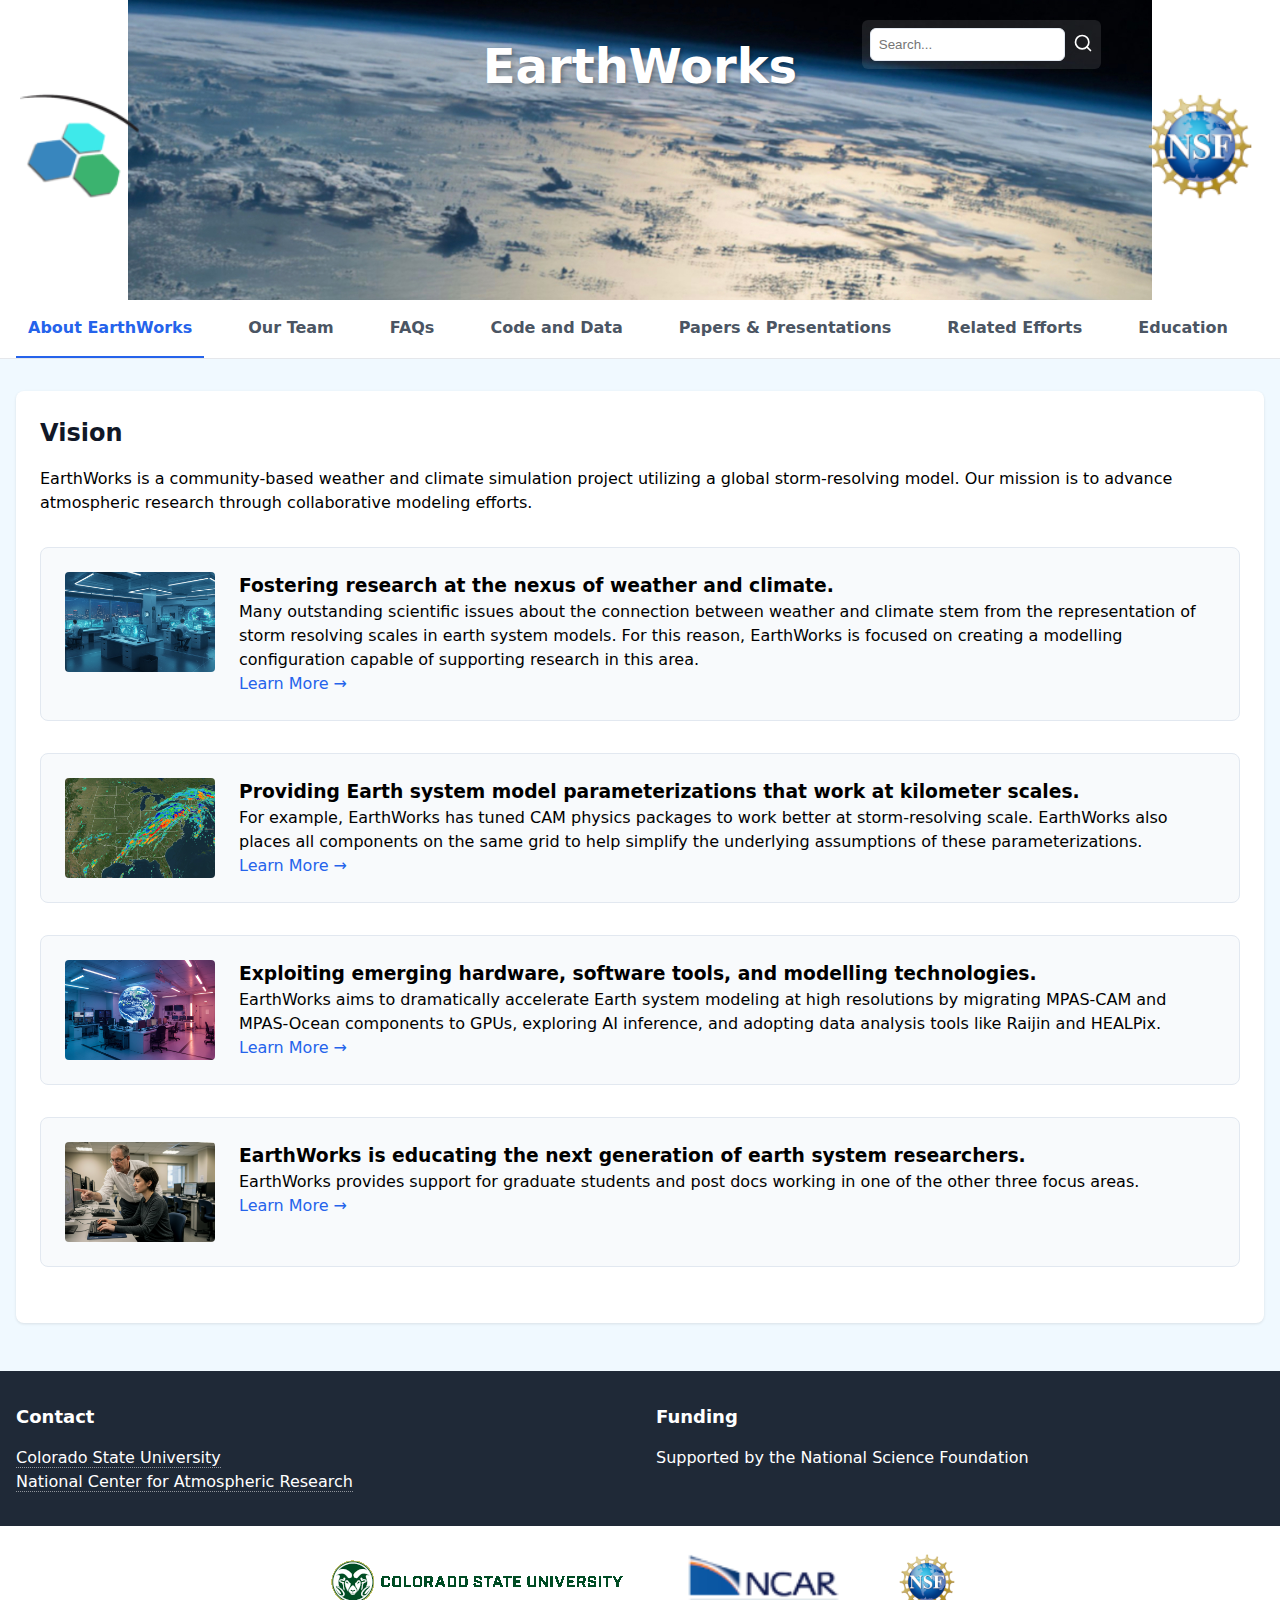
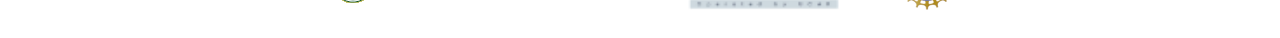
==== index.html @ 5a480825 "Initial commit" ====
<!DOCTYPE html>
<html lang="en">
<head>
    <meta charset="UTF-8">
    <meta name="viewport" content="width=device-width, initial-scale=1.0">
    <title>EarthWorks</title>
    <link rel="stylesheet" href="styles/main.css">
</head>
<body>
    <!-- Hero Section with Background Image -->
    <div class="hero-section">
        <!-- Left logo on white background -->
        <div class="hero-logo-left">
            <img src="images/logos/earthworks-logo.png" alt="EarthWorks Logo" width="120" height="120">
        </div>
    
        <!-- Center image container -->
        <div class="hero-background-container">
            <img src="images/backgrounds/main-earth.jpg" alt="Earth from Space" class="hero-background">
            <h1 class="hero-title">EarthWorks</h1>
        
            <!-- Search container inside image area -->
            <div class="search-container">
                <input type="text" id="siteSearch" class="search-input" placeholder="Search...">
                <button onclick="searchSite()" class="search-button">
                    <svg xmlns="http://www.w3.org/2000/svg" width="20" height="20" viewBox="0 0 24 24" fill="none" stroke="white" stroke-width="2" stroke-linecap="round" stroke-linejoin="round">
                        <circle cx="11" cy="11" r="8"></circle>
                        <line x1="21" y1="21" x2="16.65" y2="16.65"></line>
                    </svg>
                </button>
            </div>
        </div>
    
        <!-- Right side - NSF logo only -->
        <div class="nsf-container">
            <img src="images/logos/nsf-logo.png" alt="NSF Logo" class="nsf-logo">
        </div>
    </div>

    <!-- Navigation -->
    <nav class="main-nav">
        <div class="nav-container">
            <a href="index.html" class="nav-link active">About EarthWorks</a>
            <a href="pages/team.html" class="nav-link">Our Team</a>
            <a href="pages/faqs.html" class="nav-link">FAQs</a>
            <a href="pages/code.html" class="nav-link">Code and Data</a>
            <a href="pages/papers.html" class="nav-link">Papers & Presentations</a>
            <a href="pages/related.html" class="nav-link">Related Efforts</a>
            <a href="pages/education.html" class="nav-link">Education</a>
        </div>
    </nav>

    <!-- Main Content -->
    <main class="main-content">
        <div class="content-container">
            <h2 class="section-title">Vision</h2>
            <p class="mission-text">
                EarthWorks is a community-based weather and climate simulation project
                utilizing a global storm-resolving model. Our mission is to advance
                atmospheric research through collaborative modeling efforts.
            </p>

            <div class="focus-areas">
                <div class="focus-item">
                    <img src="images/thumbnails/research.jpg" alt="Research" class="focus-thumbnail">
                    <div class="focus-content">
                        <h3>Fostering research at the nexus of weather and climate.</h3>
                        <p>Many outstanding scientific issues about the connection between weather and climate stem from the representation of storm resolving scales in earth system models. For this reason,  EarthWorks is focused on creating a modelling configuration capable of supporting research in this area.</p>
                        <a href="pages/focus-area-template.html" class="focus-link">Learn More →</a>
                    </div>
                </div>
                <div class="focus-item">
                    <img src="images/thumbnails/better-models.jpg" alt="Better Models" class="focus-thumbnail">
                    <div class="focus-content">
                        <h3>Providing Earth system model parameterizations that work at kilometer scales.</h3>
                        <p>For example, EarthWorks has tuned CAM physics packages to work better at storm-resolving scale. EarthWorks also places all components on the same grid to help simplify the underlying assumptions of these parameterizations.</p>
                        <a href="pages/focus-area-template.html" class="focus-link">Learn More →</a>
                    </div>
                </div>
                <div class="focus-item">
                    <img src="images/thumbnails/digital-earth.jpg" alt="Faster Models" class="focus-thumbnail">
                    <div class="focus-content">
                        <h3>Exploiting emerging hardware, software tools, and modelling technologies.</h3>
                        <p>EarthWorks aims to dramatically accelerate Earth system modeling at high resolutions by migrating MPAS-CAM and MPAS-Ocean components to GPUs, exploring AI inference, and adopting data analysis tools like Raijin and HEALPix.</p>
                        <a href="pages/focus-area-template.html" class="focus-link">Learn More →</a>
                    </div>
                </div>
                <div class="focus-item">
                    <img src="images/thumbnails/mentorship.jpg" alt="Education" class="focus-thumbnail">
                    <div class="focus-content">
                        <h3>EarthWorks is educating the next generation of earth system researchers.</h3>
                        <p>EarthWorks provides support for graduate students and post docs working in one of the other three focus areas.</p>
                        <a href="pages/focus-area-template.html" class="focus-link">Learn More →</a>
                    </div>
                </div>
            </div>
        </div>
    </main>

    <!-- Footer -->
    <footer class="site-footer">
        <div class="footer-container">
            <div class="footer-content">
                <div class="contact-section">
                    <h3>Contact</h3>
                    <p><a href="mailto:david.randall@colostate.edu">Colorado State University</a></p>
                    <p><a href="mailto:dlawren@ucar.edu">National Center for Atmospheric Research</a></p>
                </div>
                <div class="funding-section">
                    <h3>Funding</h3>
                    <p>Supported by the National Science Foundation</p>
                </div>
            </div>
        </div>
        
        <!-- Full-width white strip for logos -->
        <div class="logo-strip-container">
            <div class="logo-strip">
                <img src="images/logos/csu-logo.png" alt="CSU Logo" height="64" width="auto">
                <img src="images/logos/ncar-logo.png" alt="NCAR Logo" height="64" width="auto">
                <img src="images/logos/nsf-logo.png" alt="NSF Logo" height="64" width="auto">
            </div>
        </div>
    </footer>

    <script>
    function searchSite() {
        const searchTerm = document.getElementById('siteSearch').value;
        console.log('Searching for:', searchTerm);
    }
    </script>

    <script src="/scripts/search.js"></script>
</body>
</html>
---- styles/main.css ----
/* Base styles */
* {
    margin: 0;
    padding: 0;
    box-sizing: border-box;
}

body {
    font-family: system-ui, -apple-system, sans-serif;
    background-color: #f0f9ff;
    line-height: 1.5;
}

/* Hero section */
.hero-section {
    position: relative;
    width: 100%;
    height: 300px;
    background-color: white;
    overflow: hidden;
}

.hero-background-container {
    position: absolute;
    top: 0;
    left: 10%;
    width: 80%;
    height: 300px;
    background-color: #000;
}

.hero-background {
    width: 100%;
    height: 100%;
    object-fit: cover;
    object-position: center top;
}

.hero-logo-left {
    position: absolute;
    top: 50%;
    left: 20px;
    transform: translateY(-50%);
    z-index: 10;
}

.nsf-container {
    position: absolute;
    top: 50%;
    right: 20px;
    transform: translateY(-50%);
    z-index: 10;
}

.nsf-logo {
    height: 120px;
    width: auto;
}

.hero-title {
    position: absolute;
    top: 30px;
    left: 0;
    width: 100%;
    text-align: center;
    color: white;
    font-size: 3rem;
    font-weight: bold;
    text-shadow: 2px 2px 4px rgba(0, 0, 0, 0.3);
    z-index: 5;
}

.search-container {
    position: absolute;
    top: 20px;
    right: 5%;
    z-index: 10;
    display: flex;
    align-items: center;
    background-color: rgba(255, 255, 255, 0.1);
    padding: 0.5rem;
    border-radius: 0.375rem;
}

.search-input {
    padding: 0.5rem;
    border: 1px solid #e2e8f0;
    border-radius: 0.375rem;
    margin-right: 0.5rem;
}

.search-button {
    background: none;
    border: none;
    cursor: pointer;
    color: white;
}

/* Navigation */
.main-nav {
    background-color: white;
    border-bottom: 1px solid #e5e7eb;
}

.nav-container {
    max-width: 1280px;
    margin: 0 auto;
    padding: 0 1rem;
    display: flex;
    gap: 2rem;
}

.nav-link {
    padding: 1rem 0.75rem;
    color: #4b5563;
    text-decoration: none;
    font-weight: 600;
    border-bottom: 2px solid transparent;
    transition: all 0.2s;
}

.nav-link:hover {
    color: #111827;
    border-bottom-color: #d1d5db;
}

.nav-link.active {
    color: #2563eb;
    border-bottom-color: #2563eb;
}

/* Main content */
.main-content {
    max-width: 1280px;
    margin: 2rem auto;
    padding: 0 1rem;
}

.content-container {
    background-color: white;
    padding: 1.5rem;
    border-radius: 0.5rem;
    box-shadow: 0 1px 3px rgba(0, 0, 0, 0.1);
}

.section-title {
    font-size: 1.5rem;
    font-weight: bold;
    margin-bottom: 1rem;
    color: #111827;
}

/* Focus areas */
.focus-areas {
    margin-top: 2rem;
}

.focus-item {
    display: flex;
    align-items: start;
    margin-bottom: 2rem;
    padding: 1.5rem;
    background-color: #f8fafc;
    border-radius: 0.5rem;
    border: 1px solid #e2e8f0;
}

.focus-thumbnail {
    width: 150px;
    height: 100px;
    object-fit: cover;
    border-radius: 0.25rem;
    margin-right: 1.5rem;
}

.focus-content {
    flex: 1;
}

.focus-link {
    color: #2563eb;
    text-decoration: none;
    font-weight: 500;
}

.focus-link:hover {
    text-decoration: underline;
}

/* Footer styling */
.site-footer {
    background-color: #1f2937;
    color: white;
    padding: 2rem 0 0 0;
    margin-top: 3rem;
}

.footer-container {
    max-width: 1280px;
    margin: 0 auto;
    padding: 0 1rem;
}

.footer-content {
    display: grid;
    grid-template-columns: 1fr 1fr;
    gap: 2rem;
    margin-bottom: 2rem;
}

.contact-section h3,
.funding-section h3 {
    font-size: 1.125rem;
    font-weight: 600;
    margin-bottom: 1rem;
}

.contact-section a {
    color: white;
    text-decoration: none;
    border-bottom: 1px dotted rgba(255, 255, 255, 0.5);
}

.contact-section a:hover {
    border-bottom: 1px solid white;
}

/* Logo strip styling */
.logo-strip-container {
    background-color: white;
    width: 100%;
    padding: 1.5rem 0;
    border-radius: 0;
}

.logo-strip {
    max-width: 1280px;
    margin: 0 auto;
    display: flex;
    justify-content: center;
    align-items: center;
    gap: 3rem;
}

.logo-strip img {
    height: 64px;
    width: auto;
    display: block;
}

/* Search results */
.search-results {
    margin: 1rem;
    padding: 1rem;
    background: white;
    border-radius: 0.5rem;
    box-shadow: 0 2px 4px rgba(0,0,0,0.1);
}

.search-results ul {
    list-style: none;
    padding: 0;
}

.search-results li {
    margin: 0.5rem 0;
}

/* Repository styling */
.repository-section {
    margin-top: 2.5rem;
}

.subsection-title {
    font-size: 1.25rem;
    font-weight: 600;
    color: #374151;
    margin-bottom: 1.25rem;
}

.repository-list {
    list-style: none;
    padding: 0;
}

.repository-list li {
    margin-bottom: 1.25rem;
    padding: 1.5rem;
    background-color: #f8fafc;
    border-radius: 0.5rem;
    border: 1px solid #e2e8f0;
}

.repo-link {
    color: #2563eb;
    text-decoration: none;
    margin-left: 0.5rem;
}

.repo-link:hover {
    text-decoration: underline;
}

.repo-description {
    margin-top: 0.75rem;
    color: #4b5563;
    font-size: 0.95rem;
}

/* Team styling */
.team-section {
    margin-top: 2rem;
}

.institution-group {
    margin-bottom: 3rem;
}

.institution-title {
    font-size: 1.5rem;
    color: #2563eb;
    margin-bottom: 1.5rem;
    padding-bottom: 0.5rem;
    border-bottom: 2px solid #e5e7eb;
}

.team-grid {
    display: grid;
    grid-template-columns: repeat(3, 1fr);
    gap: 1.5rem;
    margin-top: 1rem;
}

.team-member {
    text-align: center;
    padding: 0.75rem;
    background: #f8fafc;
    border-radius: 0.5rem;
    border: 1px solid #e2e8f0;
}

.member-photo {
    width: 120px;
    height: 120px;
    border-radius: 50%;
    margin-bottom: 0.75rem;
    object-fit: cover;
}

.team-member h4 {
    margin: 0;
    color: #111827;
    font-size: 1.1rem;
}

.team-member p {
    margin: 0.25rem 0;
    color: #4b5563;
    font-size: 0.9rem;
}

/* Organization tabs */
.org-tabs {
    display: flex;
    gap: 1rem;
    margin-bottom: 2rem;
    border-bottom: 2px solid #e5e7eb;
}

.org-tab {
    padding: 0.75rem 1.5rem;
    border: none;
    background: none;
    cursor: pointer;
    font-weight: 600;
    color: #4b5563;
}

.org-tab.active {
    color: #2563eb;
    border-bottom: 2px solid #2563eb;
    margin-bottom: -2px;
}

.org-section {
    display: none;
}

.org-section.active {
    display: block;
}

/* Publications and presentations */
.publication-list, .presentation-list {
    list-style: none;
    padding: 0;
}

.publication-item, .presentation-item {
    margin-bottom: 1.5rem;
    padding: 1.5rem;
    background-color: #f8fafc;
    border-radius: 0.5rem;
    border: 1px solid #e2e8f0;
}

.publication-links, .presentation-links {
    margin-top: 0.75rem;
}

.pdf-link, .doi-link, .video-link {
    display: inline-block;
    padding: 0.25rem 0.75rem;
    margin-right: 0.75rem;
    border-radius: 0.25rem;
    text-decoration: none;
    font-size: 0.875rem;
    font-weight: 500;
}

.pdf-link {
    background-color: #dc2626;
    color: white;
}

.doi-link {
    background-color: #2563eb;
    color: white;
}

.video-link {
    background-color: #059669;
    color: white;
}

.presentation-details {
    color: #4b5563;
    margin-top: 0.5rem;
    font-size: 0.95rem;
}

/* Responsive adjustments */
@media (max-width: 1024px) {
    .team-grid {
        grid-template-columns: repeat(2, 1fr);
    }
}

@media (max-width: 768px) {
    .nav-container {
        flex-wrap: wrap;
        gap: 1rem;
    }
    
    .footer-content {
        grid-template-columns: 1fr;
    }
    
    .logo-strip {
        flex-wrap: wrap;
    }
}

@media (max-width: 640px) {
    .team-grid {
        grid-template-columns: 1fr;
    }
    
    .focus-item {
        flex-direction: column;
    }
    
    .focus-thumbnail {
        margin-bottom: 1rem;
        margin-right: 0;
    }
}
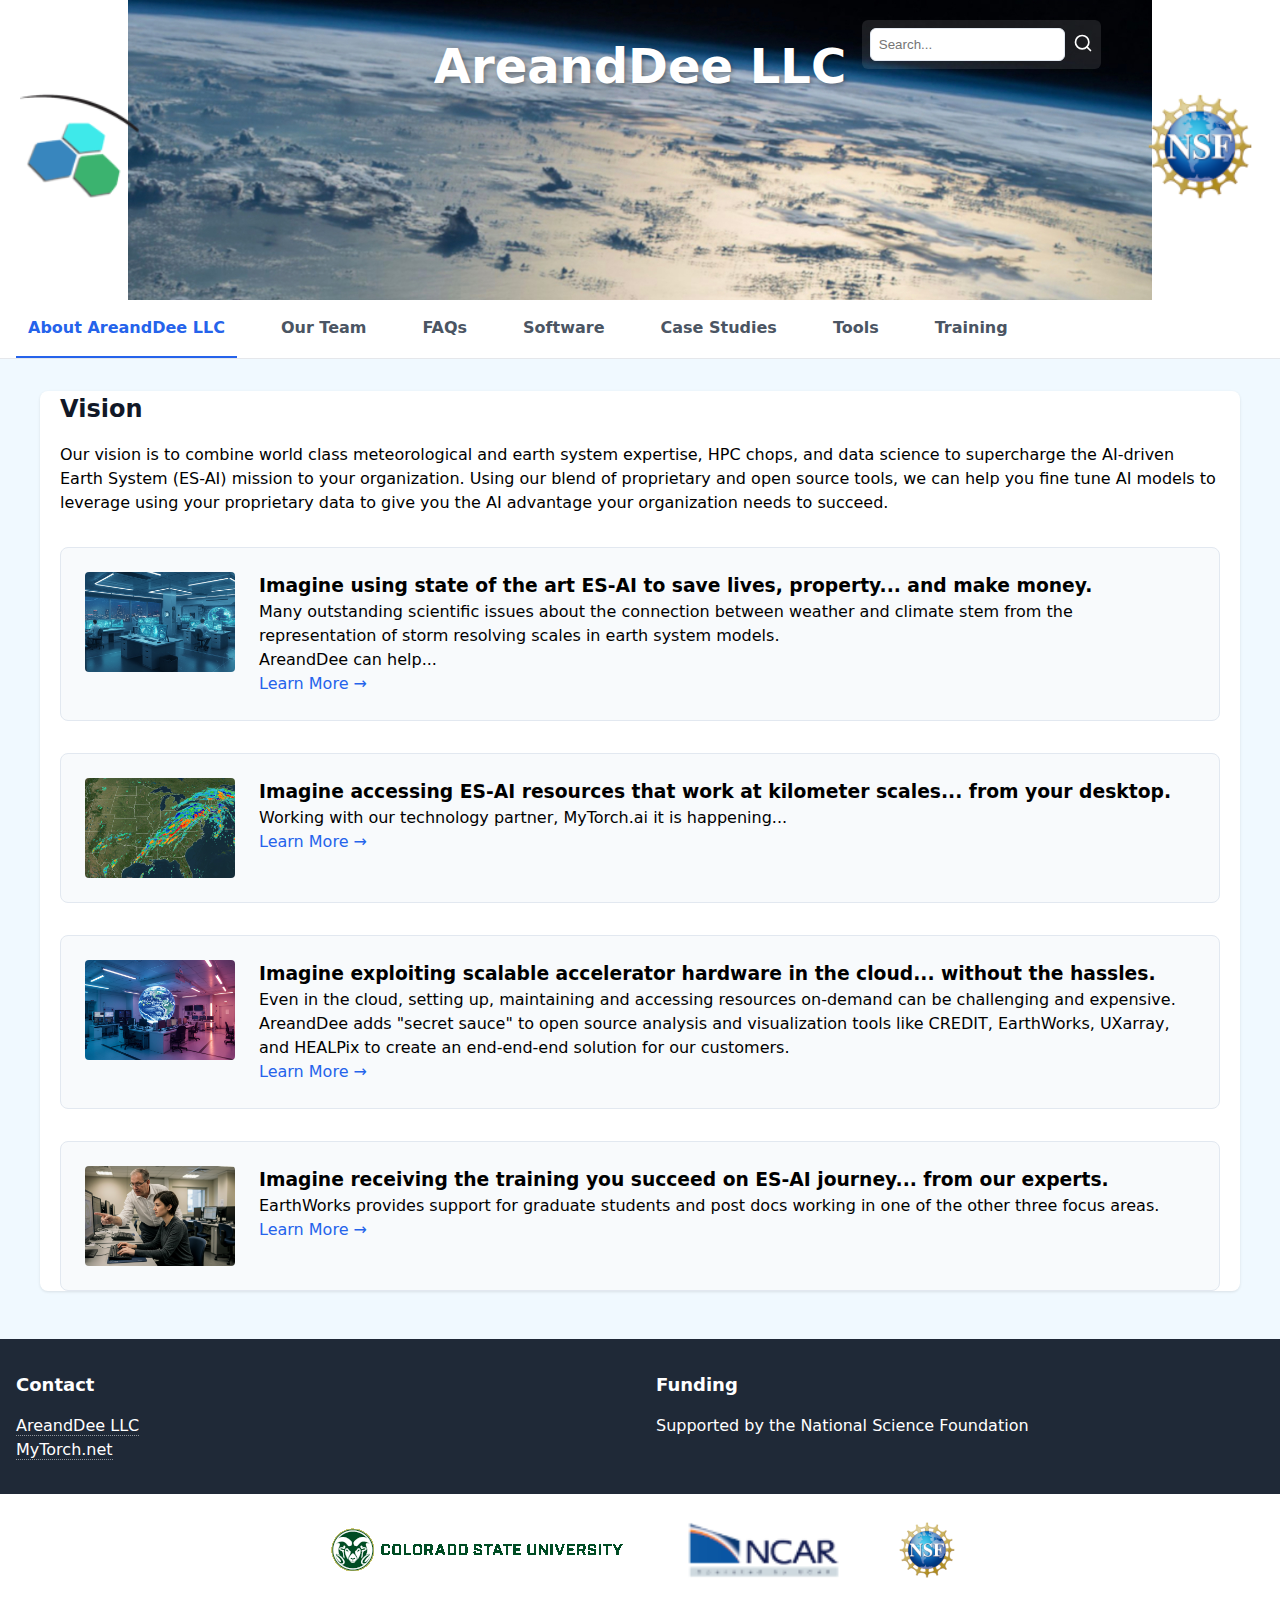
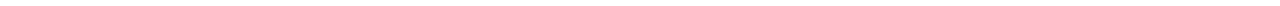
==== commit a11d5589: "Deploy AreandDee LLC website - initial version with careers and team pages" ====
--- a/index.html
+++ b/index.html
@@ -3,7 +3,7 @@
 <head>
     <meta charset="UTF-8">
     <meta name="viewport" content="width=device-width, initial-scale=1.0">
-    <title>EarthWorks</title>
+    <title>AreandDee LLC</title>
     <link rel="stylesheet" href="styles/main.css">
 </head>
 <body>
@@ -11,13 +11,13 @@
     <div class="hero-section">
         <!-- Left logo on white background -->
         <div class="hero-logo-left">
-            <img src="images/logos/earthworks-logo.png" alt="EarthWorks Logo" width="120" height="120">
+            <img src="images/logos/earthworks-logo.png" alt="AreandDee Logo" width="120" height="120">
         </div>
     
         <!-- Center image container -->
         <div class="hero-background-container">
             <img src="images/backgrounds/main-earth.jpg" alt="Earth from Space" class="hero-background">
-            <h1 class="hero-title">EarthWorks</h1>
+            <h1 class="hero-title">AreandDee LLC</h1>
         
             <!-- Search container inside image area -->
             <div class="search-container">
@@ -40,13 +40,13 @@
     <!-- Navigation -->
     <nav class="main-nav">
         <div class="nav-container">
-            <a href="index.html" class="nav-link active">About EarthWorks</a>
+            <a href="index.html" class="nav-link active">About AreandDee LLC</a>
             <a href="pages/team.html" class="nav-link">Our Team</a>
             <a href="pages/faqs.html" class="nav-link">FAQs</a>
-            <a href="pages/code.html" class="nav-link">Code and Data</a>
-            <a href="pages/papers.html" class="nav-link">Papers & Presentations</a>
-            <a href="pages/related.html" class="nav-link">Related Efforts</a>
-            <a href="pages/education.html" class="nav-link">Education</a>
+            <a href="pages/code.html" class="nav-link">Software</a>
+            <a href="pages/papers.html" class="nav-link">Case Studies</a>
+            <a href="pages/related.html" class="nav-link">Tools</a>
+            <a href="pages/education.html" class="nav-link">Training</a>
         </div>
     </nav>
 
@@ -54,41 +54,41 @@
     <main class="main-content">
         <div class="content-container">
             <h2 class="section-title">Vision</h2>
-            <p class="mission-text">
-                EarthWorks is a community-based weather and climate simulation project
-                utilizing a global storm-resolving model. Our mission is to advance
-                atmospheric research through collaborative modeling efforts.
+            <p class="vision-text">
+                Our vision is to combine world class meteorological and earth system expertise, HPC chops, and data science to supercharge the AI-driven Earth System (ES-AI) mission to your organization. Using our blend of proprietary and open source tools, we can help you fine tune AI models to leverage using your 
+                proprietary data to give you the AI advantage your organization needs to succeed.
             </p>
 
             <div class="focus-areas">
                 <div class="focus-item">
                     <img src="images/thumbnails/research.jpg" alt="Research" class="focus-thumbnail">
                     <div class="focus-content">
-                        <h3>Fostering research at the nexus of weather and climate.</h3>
-                        <p>Many outstanding scientific issues about the connection between weather and climate stem from the representation of storm resolving scales in earth system models. For this reason,  EarthWorks is focused on creating a modelling configuration capable of supporting research in this area.</p>
+                        <h3>Imagine using state of the art ES-AI to save lives, property... and make money.</h3>
+                        <p>Many outstanding scientific issues about the connection between weather and climate stem from the representation of storm resolving scales in earth system models.<p>
+                        <p>AreandDee can help...</p>
                         <a href="pages/focus-area-template.html" class="focus-link">Learn More →</a>
                     </div>
                 </div>
                 <div class="focus-item">
                     <img src="images/thumbnails/better-models.jpg" alt="Better Models" class="focus-thumbnail">
                     <div class="focus-content">
-                        <h3>Providing Earth system model parameterizations that work at kilometer scales.</h3>
-                        <p>For example, EarthWorks has tuned CAM physics packages to work better at storm-resolving scale. EarthWorks also places all components on the same grid to help simplify the underlying assumptions of these parameterizations.</p>
+                        <h3>Imagine accessing ES-AI resources that work at kilometer scales... from your desktop.</h3>
+                        <p>Working with our technology partner, MyTorch.ai it is happening...</p>
                         <a href="pages/focus-area-template.html" class="focus-link">Learn More →</a>
                     </div>
                 </div>
                 <div class="focus-item">
                     <img src="images/thumbnails/digital-earth.jpg" alt="Faster Models" class="focus-thumbnail">
                     <div class="focus-content">
-                        <h3>Exploiting emerging hardware, software tools, and modelling technologies.</h3>
-                        <p>EarthWorks aims to dramatically accelerate Earth system modeling at high resolutions by migrating MPAS-CAM and MPAS-Ocean components to GPUs, exploring AI inference, and adopting data analysis tools like Raijin and HEALPix.</p>
+                        <h3>Imagine exploiting scalable accelerator hardware in the cloud... without the hassles.</h3>
+                        <p>Even in the cloud, setting up, maintaining and accessing resources on-demand can be challenging and expensive. AreandDee adds "secret sauce" to open source analysis and visualization tools like CREDIT, EarthWorks, UXarray, and HEALPix to create an end-end-end solution for our customers.</p>
                         <a href="pages/focus-area-template.html" class="focus-link">Learn More →</a>
                     </div>
                 </div>
                 <div class="focus-item">
-                    <img src="images/thumbnails/mentorship.jpg" alt="Education" class="focus-thumbnail">
+                    <img src="images/thumbnails/mentorship.jpg" alt="Training" class="focus-thumbnail">
                     <div class="focus-content">
-                        <h3>EarthWorks is educating the next generation of earth system researchers.</h3>
+                        <h3>Imagine receiving the training you succeed on ES-AI journey... from our experts.</h3>
                         <p>EarthWorks provides support for graduate students and post docs working in one of the other three focus areas.</p>
                         <a href="pages/focus-area-template.html" class="focus-link">Learn More →</a>
                     </div>
@@ -103,8 +103,8 @@
             <div class="footer-content">
                 <div class="contact-section">
                     <h3>Contact</h3>
-                    <p><a href="mailto:david.randall@colostate.edu">Colorado State University</a></p>
-                    <p><a href="mailto:dlawren@ucar.edu">National Center for Atmospheric Research</a></p>
+                    <p><a href="mailto:contact@areanddee.com">AreandDee LLC</a></p>
+                    <p><a href="mailto:info@mytorch.net">MyTorch.net</a></p>
                 </div>
                 <div class="funding-section">
                     <h3>Funding</h3>
--- a/styles/main.css
+++ b/styles/main.css
@@ -475,3 +475,120 @@
         margin-right: 0;
     }
 }
+
+/* Base responsive layout */
+.content-container {
+    width: 100%;
+    max-width: 1200px;
+    margin: 0 auto;
+    padding: 0 20px;
+}
+
+/* Navigation responsiveness */
+@media screen and (max-width: 768px) {
+    .nav-container {
+        flex-direction: column;
+        padding: 10px;
+    }
+    
+    .nav-link {
+        width: 100%;
+        text-align: center;
+        padding: 10px 0;
+        border-bottom: 1px solid rgba(255, 255, 255, 0.1);
+    }
+}
+
+/* Team grid responsiveness */
+@media screen and (max-width: 1200px) {
+    .team-grid {
+        grid-template-columns: repeat(3, 1fr);
+        gap: 20px;
+    }
+}
+
+@media screen and (max-width: 900px) {
+    .team-grid {
+        grid-template-columns: repeat(2, 1fr);
+    }
+}
+
+@media screen and (max-width: 600px) {
+    .team-grid {
+        grid-template-columns: 1fr;
+    }
+    
+    .team-member {
+        max-width: 100%;
+    }
+}
+
+/* Form responsiveness */
+@media screen and (max-width: 768px) {
+    .contact-form {
+        width: 100%;
+        padding: 15px;
+    }
+    
+    .form-group {
+        margin-bottom: 15px;
+    }
+    
+    input, select, textarea {
+        width: 100%;
+        padding: 8px;
+    }
+    
+    .submit-button {
+        width: 100%;
+    }
+}
+
+/* Hero section responsiveness */
+@media screen and (max-width: 768px) {
+    .hero-section {
+        flex-direction: column;
+        height: auto;
+    }
+    
+    .hero-logo-left, .nsf-container {
+        padding: 10px;
+    }
+    
+    .hero-title {
+        font-size: 24px;
+    }
+    
+    .search-container {
+        width: 90%;
+    }
+}
+
+/* Footer responsiveness */
+@media screen and (max-width: 768px) {
+    .footer-content {
+        flex-direction: column;
+        text-align: center;
+    }
+    
+    .logo-strip {
+        flex-wrap: wrap;
+        justify-content: center;
+    }
+    
+    .logo-strip img {
+        height: 48px;
+        margin: 10px;
+    }
+}
+
+/* Touch-friendly improvements */
+@media (hover: none) {
+    .nav-link, .submit-button {
+        padding: 12px 20px; /* Larger touch targets */
+    }
+    
+    select, input[type="file"] {
+        padding: 12px;
+    }
+}
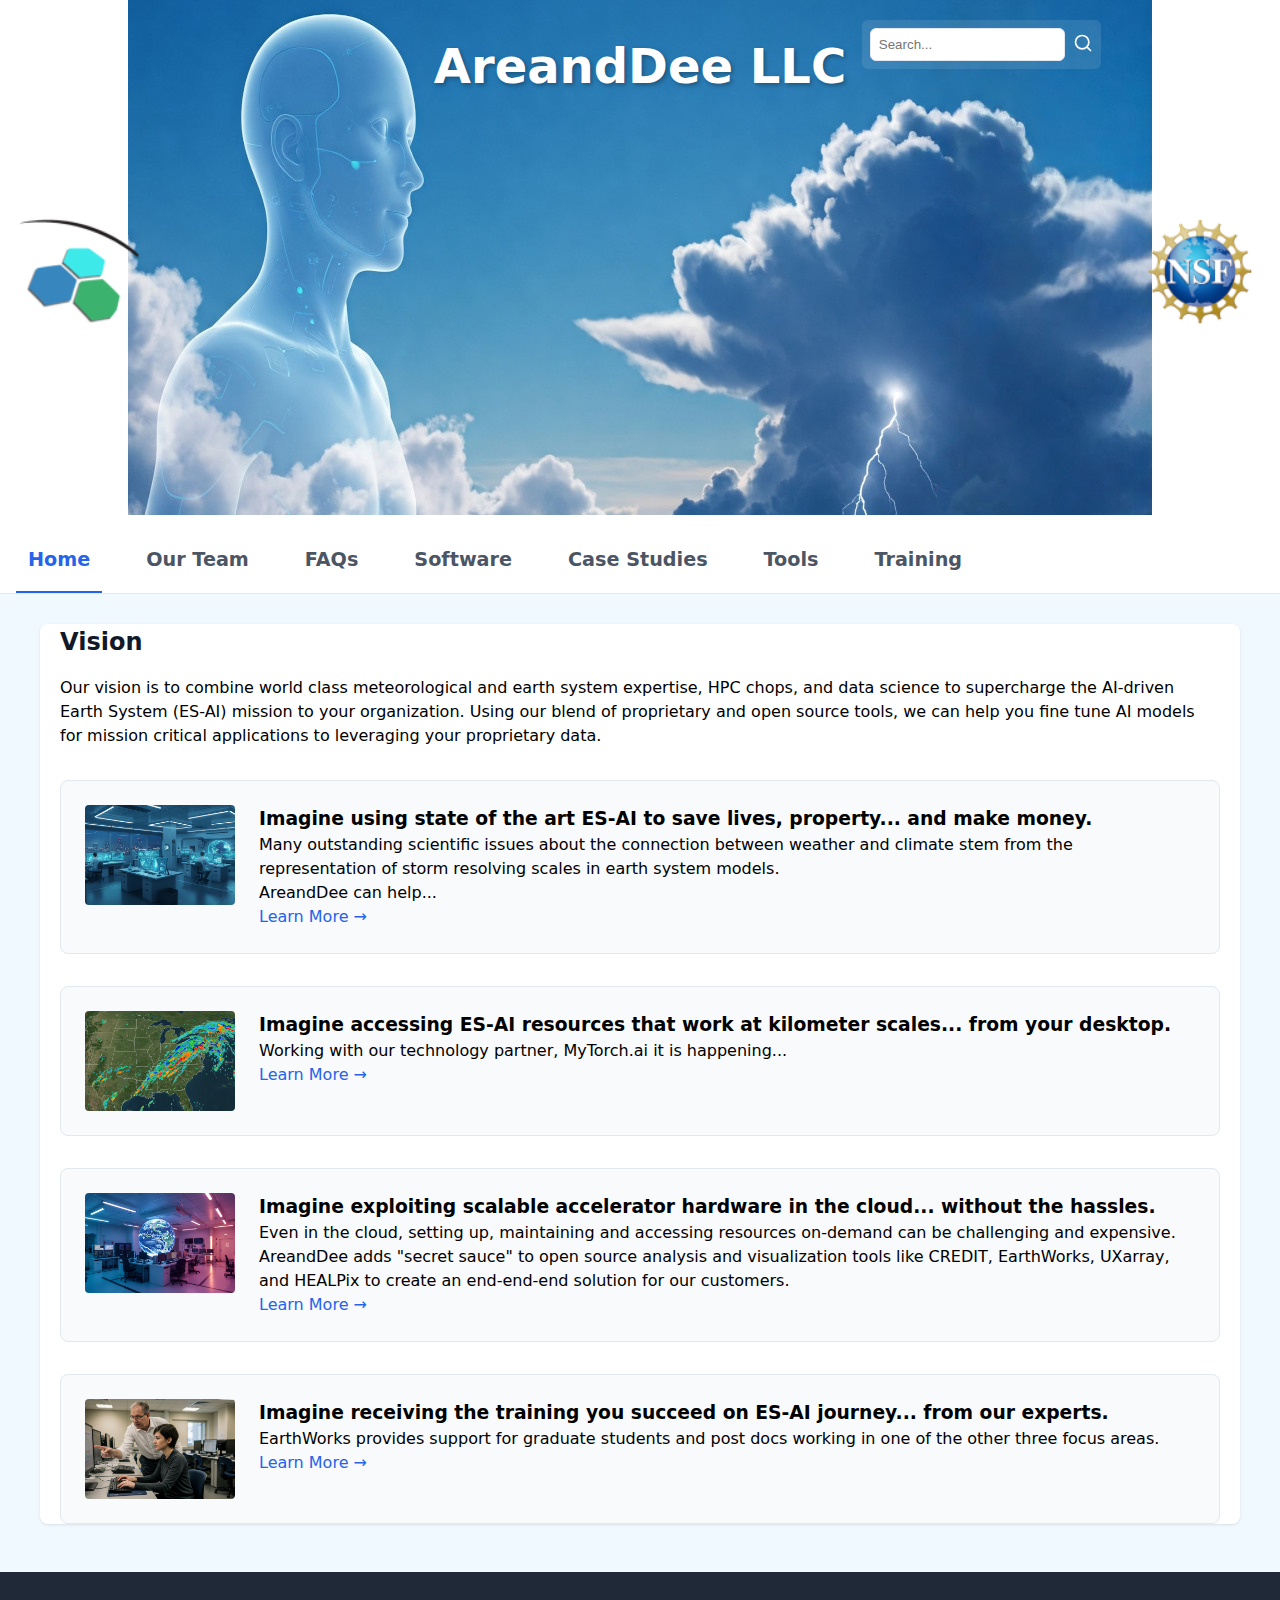
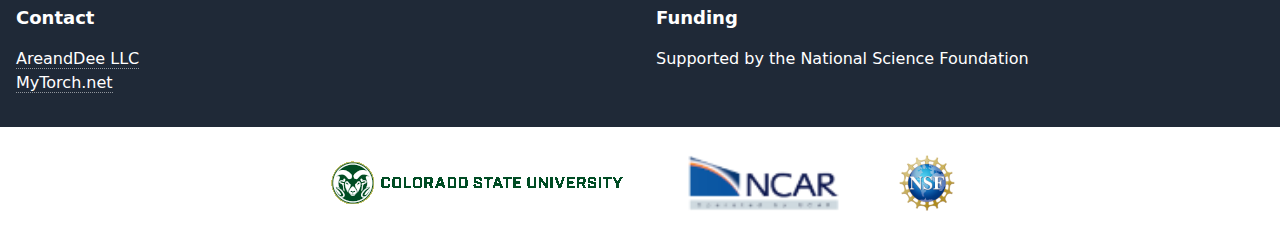
==== commit 196d7604: "feat: propagate hero image and styling across all pages" ====
--- a/index.html
+++ b/index.html
@@ -16,7 +16,7 @@
     
         <!-- Center image container -->
         <div class="hero-background-container">
-            <img src="images/backgrounds/main-earth.jpg" alt="Earth from Space" class="hero-background">
+            <img src="images/backgrounds/cyber-being2.jpg" alt="Earth from Space" class="hero-background">
             <h1 class="hero-title">AreandDee LLC</h1>
         
             <!-- Search container inside image area -->
@@ -40,7 +40,7 @@
     <!-- Navigation -->
     <nav class="main-nav">
         <div class="nav-container">
-            <a href="index.html" class="nav-link active">About AreandDee LLC</a>
+            <a href="index.html" class="nav-link active">Home</a>
             <a href="pages/team.html" class="nav-link">Our Team</a>
             <a href="pages/faqs.html" class="nav-link">FAQs</a>
             <a href="pages/code.html" class="nav-link">Software</a>
@@ -55,8 +55,7 @@
         <div class="content-container">
             <h2 class="section-title">Vision</h2>
             <p class="vision-text">
-                Our vision is to combine world class meteorological and earth system expertise, HPC chops, and data science to supercharge the AI-driven Earth System (ES-AI) mission to your organization. Using our blend of proprietary and open source tools, we can help you fine tune AI models to leverage using your 
-                proprietary data to give you the AI advantage your organization needs to succeed.
+                Our vision is to combine world class meteorological and earth system expertise, HPC chops, and data science to supercharge the AI-driven Earth System (ES-AI) mission to your organization. Using our blend of proprietary and open source tools, we can help you fine tune AI models for mission critical applications to leveraging your proprietary data. 
             </p>
 
             <div class="focus-areas">
--- a/styles/main.css
+++ b/styles/main.css
@@ -15,9 +15,10 @@
 .hero-section {
     position: relative;
     width: 100%;
-    height: 300px;
+    height: 550px;
     background-color: white;
     overflow: hidden;
+    margin-bottom: 0;
 }
 
 .hero-background-container {
@@ -25,13 +26,13 @@
     top: 0;
     left: 10%;
     width: 80%;
-    height: 300px;
+    height: 412px;
     background-color: #000;
 }
 
 .hero-background {
     width: 100%;
-    height: 100%;
+    height: 125%;
     object-fit: cover;
     object-position: center top;
 }
@@ -100,6 +101,7 @@
 .main-nav {
     background-color: white;
     border-bottom: 1px solid #e5e7eb;
+    margin-top: -20px;
 }
 
 .nav-container {
@@ -117,6 +119,7 @@
     font-weight: 600;
     border-bottom: 2px solid transparent;
     transition: all 0.2s;
+    font-size: 1.2em;
 }
 
 .nav-link:hover {
@@ -132,8 +135,10 @@
 /* Main content */
 .main-content {
     max-width: 1280px;
-    margin: 2rem auto;
+    margin: 30px auto 0;
     padding: 0 1rem;
+    position: relative;
+    z-index: 20;
 }
 
 .content-container {
